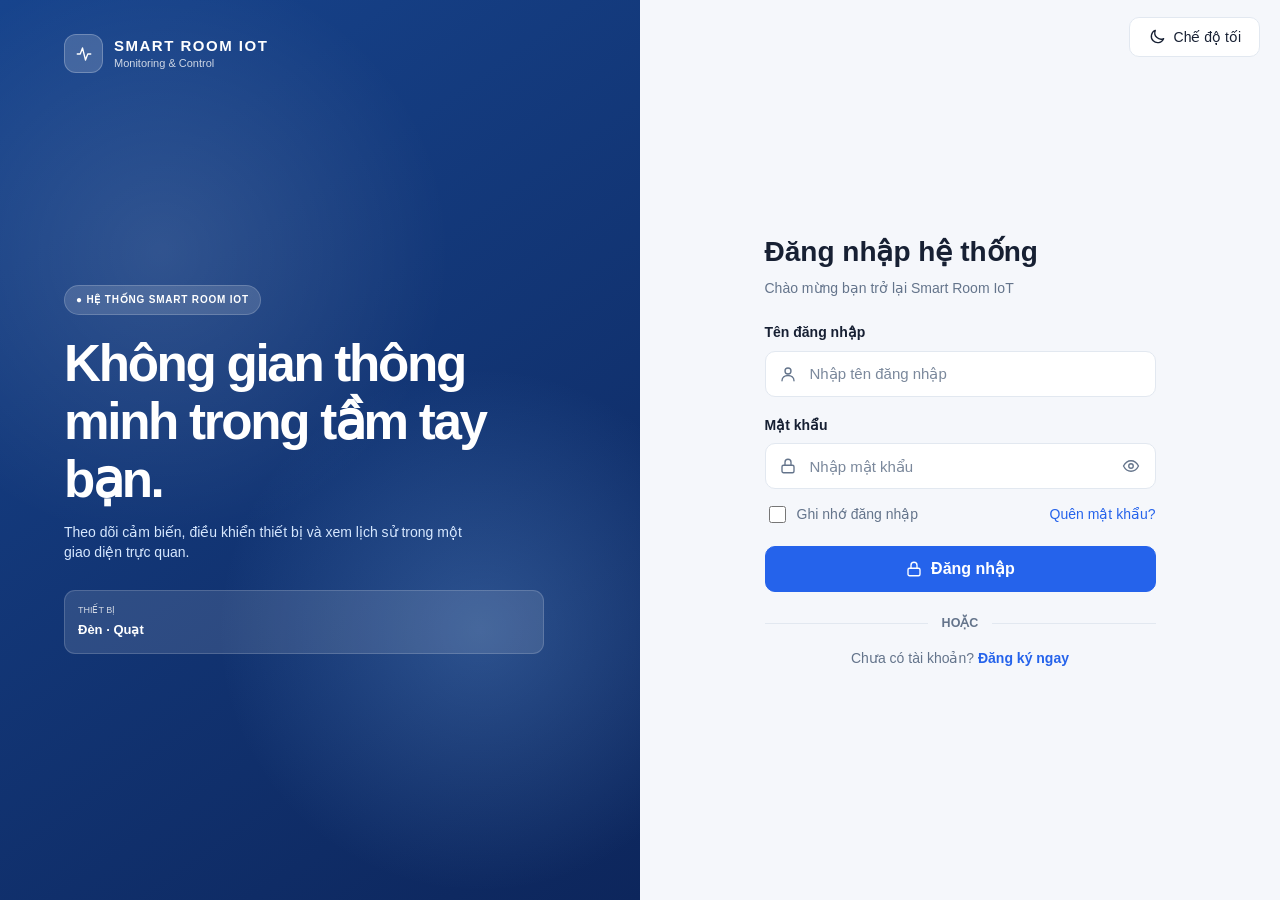
==== frontend/dashboard.html @ 0f10aea1 "feat: complete smart room IoT integration and project resources" ====
<!doctype html>
<html lang="vi">
<head>
  <meta charset="UTF-8"><meta name="viewport" content="width=device-width, initial-scale=1">
  <title>Bảng điều khiển - Smart Room IoT</title>
  <script src="js/theme.js"></script>
  <link rel="stylesheet" href="css/base.css"><link rel="stylesheet" href="css/layout.css">
  <link rel="stylesheet" href="css/dashboard.css"><link rel="stylesheet" href="css/redesign.css?v=clean1">
</head>
<body>
  <div class="shell">
    <nav class="sidebar" id="sidebar" aria-label="Điều hướng chính"></nav>
    <div class="work-area"><div id="topbar"></div>
      <main class="shell-main dashboard-main">
        <div class="section-intro"><div><span class="eyebrow">TỔNG QUAN PHÒNG THÔNG MINH</span>
          <h2>Giám sát và điều khiển</h2><p>Theo dõi số đo và điều khiển hai LED qua ESP8266.</p></div>
          <span class="demo-notice"><span class="status-dot"></span> Dữ liệu từ ESP8266</span></div>
        <section class="metric-grid" aria-label="Chỉ số cảm biến">
          <article class="card metric-card metric-temp" id="card-temp">
            <div class="metric-top"><span>NHIỆT ĐỘ</span><span class="metric-icon"><i data-icon="thermometer"></i></span></div>
            <div class="metric-value" id="v-temp">--</div>
            <div class="metric-bottom"><span id="n-temp">Chưa có dữ liệu</span><span>DHT11</span></div>
          </article>
          <article class="card metric-card metric-hum" id="card-hum">
            <div class="metric-top"><span>ĐỘ ẨM</span><span class="metric-icon"><i data-icon="droplet"></i></span></div>
            <div class="metric-value" id="v-hum">--</div>
            <div class="metric-bottom"><span id="n-hum">Chưa có dữ liệu</span><span>DHT11</span></div>
          </article>
          <article class="card metric-card metric-light" id="card-light">
            <div class="metric-top"><span>ÁNH SÁNG</span><span class="metric-icon"><i data-icon="sun"></i></span></div>
            <div class="metric-value" id="v-light">--</div>
            <div class="metric-bottom"><span id="n-light">Chưa có dữ liệu</span><span>A0</span></div>
          </article>
        </section>
        <div class="dashboard-grid">
          <section class="card device-panel">
            <div class="panel-heading"><div><span class="eyebrow">THIẾT BỊ</span><h3>Điều khiển thiết bị</h3></div></div>
            <div class="device-grid" id="devices"></div>
            <p class="panel-footnote">Trạng thái chỉ đổi khi ESP8266 xác nhận lệnh qua MQTT.</p>
          </section>
          <section class="card telemetry-panel">
            <div class="panel-heading"><div><span class="eyebrow">DỮ LIỆU</span><h3>Biểu đồ cảm biến</h3></div>
              <a class="subtle-link" href="sensor-history.html">Xem lịch sử →</a></div>
            <div class="chart-tools" aria-label="Ẩn hoặc hiện đường biểu đồ">
              <button type="button" class="chart-all active" id="show-all">Tất cả</button>
              <button type="button" class="legend-toggle" data-dataset="0" style="--c:#2563eb" aria-pressed="true">Nhiệt độ</button>
              <button type="button" class="legend-toggle" data-dataset="1" style="--c:#16a34a" aria-pressed="true">Độ ẩm</button>
              <button type="button" class="legend-toggle" data-dataset="2" style="--c:#f59e0b" aria-pressed="true">Ánh sáng</button>
            </div>
            <div class="chart-box"><canvas id="live-chart" aria-label="Biểu đồ nhiệt độ, độ ẩm và ánh sáng"></canvas></div>
          </section>
        </div>
        <section class="card dashboard-recent">
          <div class="panel-heading"><div><span class="eyebrow">GẦN ĐÂY</span><h3>Lịch sử điều khiển mới nhất</h3></div>
            <a class="subtle-link" href="action-history.html">Xem tất cả →</a></div>
          <div class="recent-list" id="recent"></div>
        </section>
      </main>
    </div>
  </div>
  <script src="lib/chart.umd.min.js"></script><script src="js/utils.js"></script>
  <script src="js/auth.js"></script><script src="js/api.js?v=live2"></script>
  <script src="js/layout.js?v=profile2"></script><script src="js/dashboard.js?v=live2"></script>
</body>
</html>
---- frontend/css/base.css ----
:root {
  --bg: #f5f7fb;
  --card: #ffffff;
  --text: #172033;
  --muted: #64748b;
  --border: #e2e8f0;
  --control: #ffffff;
  --control-hover: #f8fafc;
  --table-head: #f4f6fa;
  --device-bg: #fbfcfe;
  --readonly: #f3f6fa;
  --chart-grid: #eef1f6;
  --on-primary: #ffffff;
  --toast-bg: #172033;
  --primary: #2563eb;
  --primary-dark: #1d4ed8;
  --primary-soft: #eaf1ff;
  --success: #16a34a;
  --success-soft: #e7f8ee;
  --warn: #f59e0b;
  --danger: #dc2626;
  --danger-soft: #fdecec;
  --radius: 12px;
  --shadow: 0 1px 2px rgba(15, 23, 42, .04), 0 4px 16px rgba(15, 23, 42, .04);
  color-scheme: light;
}

:root[data-theme="dark"] {
  --bg: #0e1726;
  --card: #172235;
  --text: #edf3fb;
  --muted: #b1bfd1;
  --border: #33445a;
  --control: #1b2b40;
  --control-hover: #273a52;
  --table-head: #202f44;
  --device-bg: #1a2a3f;
  --readonly: #223249;
  --chart-grid: #35465c;
  --on-primary: #0b1930;
  --toast-bg: #e5edf8;
  --primary: #89afff;
  --primary-dark: #a6c4ff;
  --primary-soft: #22395e;
  --success: #69df9a;
  --success-soft: #173b2f;
  --warn: #f6c454;
  --danger: #ff8b8b;
  --danger-soft: #48282f;
  --shadow: 0 4px 18px rgba(0, 0, 0, .18);
  color-scheme: dark;
}

* { box-sizing: border-box; }

html, body { margin: 0; padding: 0; }

body {
  font-family: Roboto, Inter, -apple-system, BlinkMacSystemFont, "Segoe UI", Helvetica, Arial, sans-serif;
  background: var(--bg);
  color: var(--text);
  font-size: 14px;
  line-height: 1.45;
}

h1, h2, h3, p { margin: 0; }
a { color: var(--primary); text-decoration: none; }
a:hover { text-decoration: underline; }
svg.icon { width: 18px; height: 18px; flex: none; stroke: currentColor; fill: none; stroke-width: 1.8; stroke-linecap: round; stroke-linejoin: round; }

/* ---------- buttons ---------- */
.btn {
  display: inline-flex; align-items: center; justify-content: center; gap: 8px;
  height: 40px; padding: 0 18px;
  border: 1px solid var(--border); border-radius: 10px;
  background: var(--control); color: var(--text);
  font: inherit; font-weight: 500; cursor: pointer;
  transition: background .15s, border-color .15s, box-shadow .15s;
}
.btn:hover { background: var(--control-hover); text-decoration: none; }
.btn:disabled { opacity: .55; cursor: not-allowed; }
.btn-primary { background: var(--primary); border-color: var(--primary); color: var(--on-primary); }
.btn-primary:hover { background: var(--primary-dark); }
.theme-toggle { white-space: nowrap; }
.btn-block { width: 100%; height: 46px; font-size: 16px; font-weight: 600; }
.btn-outline-primary { color: var(--primary); border-color: var(--primary); }
.btn-outline-primary:hover { background: var(--primary-soft); }

/* ---------- cards ---------- */
.card {
  background: var(--card);
  border: 1px solid var(--border);
  border-radius: var(--radius);
  box-shadow: var(--shadow);
  padding: 20px 22px;
}
.card-title { font-size: 18px; font-weight: 700; }
.card-sub { color: var(--muted); font-size: 13px; margin-top: 2px; }
.card-head { display: flex; align-items: flex-start; justify-content: space-between; gap: 12px; margin-bottom: 14px; }

/* ---------- forms ---------- */
.field { margin-bottom: 18px; }
.field label { display: block; font-weight: 600; margin-bottom: 8px; }
.input-wrap { position: relative; }
.input-wrap > .icon { position: absolute; left: 14px; top: 50%; transform: translateY(-50%); color: var(--muted); pointer-events: none; }
.input-wrap > .toggle-eye { position: absolute; right: 12px; top: 50%; transform: translateY(-50%); background: none; border: 0; color: var(--muted); cursor: pointer; padding: 4px; display: flex; }
.input, .select {
  width: 100%; height: 46px;
  border: 1px solid var(--border); border-radius: 10px;
  background: var(--control); color: var(--text);
  padding: 0 14px; font: inherit; font-size: 15px;
  outline: none; transition: border-color .15s, box-shadow .15s;
}
.input-wrap .input { padding-left: 44px; }
.input-wrap.has-eye .input { padding-right: 44px; }
.input::placeholder { color: var(--muted); opacity: .85; }
.input:focus, .select:focus { border-color: var(--primary); box-shadow: 0 0 0 3px rgba(37, 99, 235, .15); }
.input.invalid { border-color: var(--danger); }
.input[readonly] { background: var(--readonly); }
.field-error { color: var(--danger); font-size: 12.5px; margin-top: 6px; min-height: 0; }
.form-error { background: var(--danger-soft); color: var(--danger); border-radius: 10px; padding: 10px 14px; margin-bottom: 16px; font-size: 13.5px; }
.form-ok { background: var(--success-soft); color: var(--success); border-radius: 10px; padding: 10px 14px; margin-bottom: 16px; font-size: 13.5px; }
.hidden { display: none !important; }

.check { display: flex; align-items: center; gap: 8px; color: var(--muted); font-size: 14px; cursor: pointer; }
.check input { width: 17px; height: 17px; accent-color: var(--primary); }

/* ---------- chips / status ---------- */
.chip { display: inline-flex; align-items: center; gap: 7px; border-radius: 999px; padding: 6px 14px; font-size: 13px; font-weight: 500; }
.chip .dot { width: 8px; height: 8px; border-radius: 50%; background: currentColor; }
.chip-ok { background: var(--success-soft); color: var(--success); }
.chip-bad { background: var(--danger-soft); color: var(--danger); }
.chip-live { background: var(--primary-soft); color: var(--primary); font-weight: 700; font-size: 12px; letter-spacing: .3px; }
.chip-live .dot { opacity: .65; }

.st-success { color: var(--success); font-weight: 500; }
.st-pending { color: var(--warn); font-weight: 500; }
.st-failed { color: var(--danger); font-weight: 500; }

/* ---------- toast ---------- */
#toast-root { position: fixed; right: 20px; bottom: 20px; display: flex; flex-direction: column; gap: 10px; z-index: 1000; }
.toast { background: var(--toast-bg); color: var(--bg); border-radius: 10px; padding: 12px 16px; box-shadow: 0 8px 24px rgba(0, 0, 0, .2); max-width: 340px; animation: slidein .2s ease; }
.toast.error { background: var(--danger); }
.toast.success { background: var(--success); }
@keyframes slidein { from { transform: translateY(10px); opacity: 0; } }

/* ---------- tables ---------- */
table.table { width: 100%; border-collapse: collapse; }
.table th { text-align: left; background: var(--table-head); color: var(--muted); font-weight: 500; font-size: 13px; padding: 11px 14px; }
.table td { padding: 12px 14px; border-bottom: 1px solid var(--border); }
.table tr:last-child td { border-bottom: 0; }
.table td.num { font-weight: 700; }
.empty { text-align: center; color: var(--muted); padding: 28px 0 !important; }

/* ---------- misc ---------- */
.page-title { font-size: 28px; font-weight: 700; }
.page-sub { color: var(--muted); margin-top: 4px; }
.banner { background: #fff7e6; color: #8a5a00; border: 1px solid #fde1a6; border-radius: 10px; padding: 10px 14px; margin-bottom: 16px; }
---- frontend/css/layout.css ----
/* Header dùng chung */
.topbar {
  display: flex; align-items: center; justify-content: space-between;
  background: var(--card); border-bottom: 1px solid var(--border);
  padding: 14px 32px;
}
.brand h1 { font-size: 22px; font-weight: 700; line-height: 1.2; }
.brand p { color: var(--muted); font-size: 13px; }
.topbar-right { display: flex; align-items: center; gap: 12px; flex-wrap: wrap; justify-content: flex-end; }
.topbar-user { font-weight: 600; color: var(--text); }
.topbar-user:hover { color: var(--primary); text-decoration: none; }

.container { max-width: 1400px; margin: 0 auto; padding: 24px 32px 40px; }
.page-head { display: flex; align-items: flex-start; justify-content: space-between; gap: 16px; margin-bottom: 20px; }

/* Layout có sidebar (Profile) */
.shell { display: flex; min-height: calc(100vh - 69px); }
.sidebar { width: 240px; flex: none; background: var(--card); border-right: 1px solid var(--border); padding: 16px 12px; }
.sidebar a {
  display: flex; align-items: center; gap: 12px;
  padding: 12px 14px; margin-bottom: 4px;
  border-radius: 10px; color: var(--text); font-weight: 500;
}
.sidebar a:hover { background: var(--control-hover); text-decoration: none; }
.sidebar a.active { background: var(--primary-soft); color: var(--primary); }
.shell-main { flex: 1; padding: 28px 32px; min-width: 0; }

@media (max-width: 900px) {
  .topbar { padding: 12px 16px; }
  .container, .shell-main { padding: 16px; }
  .shell { flex-direction: column; }
  .sidebar { width: 100%; display: flex; gap: 6px; overflow-x: auto; border-right: 0; border-bottom: 1px solid var(--border); }
  .sidebar a { white-space: nowrap; margin: 0; }
}
@media (max-width: 560px) {
  .topbar { align-items: flex-start; gap: 10px; }
  .brand p { display: none; }
  .topbar-right { gap: 6px; }
  .topbar-user, #mqtt-chip { display: none; }
  .theme-toggle { padding: 0 10px; }
  .theme-toggle span { display: none; }
}
---- frontend/css/dashboard.css ----
.stat-grid { display: grid; grid-template-columns: repeat(4, 1fr); gap: 16px; margin-bottom: 16px; }
.stat { padding: 20px 22px; }
.stat .label { color: var(--muted); font-size: 14px; }
.stat .value { font-size: 34px; font-weight: 700; margin: 6px 0 2px; letter-spacing: -.5px; }
.stat .value small { font-size: 26px; font-weight: 700; }
.stat .note { color: var(--muted); font-size: 13px; }

.dash-grid { display: grid; grid-template-columns: minmax(0, 1.9fr) minmax(0, 1fr); gap: 16px; align-items: start; }
.dash-col { display: flex; flex-direction: column; gap: 16px; }

.legend { display: flex; flex-wrap: wrap; gap: 8px 16px; margin-bottom: 8px; font-size: 13px; color: var(--muted); }
.legend-toggle { display: inline-flex; align-items: center; gap: 7px; border: 0; border-radius: 7px; background: transparent; color: inherit; font: inherit; padding: 5px 7px; cursor: pointer; }
.legend-toggle::before { content: ""; width: 9px; height: 9px; border-radius: 50%; background: var(--c); flex: none; }
.legend-toggle:hover { background: var(--primary-soft); color: var(--text); }
.legend-toggle[aria-pressed="false"] { opacity: .48; text-decoration: line-through; }
.legend-toggle[aria-pressed="false"]::before { background: transparent; border: 2px solid var(--c); }
.legend-toggle:focus-visible { outline: 2px solid var(--primary); outline-offset: 2px; }
.chart-box { position: relative; height: 270px; }

/* điều khiển thiết bị */
.device { border: 1px solid var(--border); border-radius: 12px; padding: 16px 18px; display: flex; align-items: center; justify-content: space-between; margin-bottom: 14px; background: var(--device-bg); }
.device:last-child { margin-bottom: 0; }
.device .name { font-weight: 700; font-size: 16px; }
.device .state { color: var(--muted); font-size: 13px; margin-top: 2px; }
.device .state.pending { color: var(--warn); font-weight: 500; }
.seg { display: inline-flex; border: 1px solid var(--border); border-radius: 8px; overflow: hidden; background: var(--control); }
.seg button { border: 0; background: var(--control); padding: 9px 18px; font: inherit; font-weight: 700; font-size: 13px; color: var(--muted); cursor: pointer; }
.seg button + button { border-left: 1px solid var(--border); }
.seg button.active { background: var(--primary); color: var(--on-primary); }
.seg button.waiting { background: #fff4d6; color: #8a5a00; }
.seg button:disabled { cursor: wait; opacity: .75; }

/* lịch sử gần đây */
.recent li { list-style: none; display: flex; justify-content: space-between; align-items: center; padding: 11px 0; border-bottom: 1px solid var(--border); }
.recent li:last-child { border-bottom: 0; }
.recent { margin: 0; padding: 0; }
.recent .t { font-weight: 600; }
.recent .s { color: var(--muted); font-size: 12.5px; margin-top: 2px; }
.recent .time { color: var(--muted); font-size: 13px; }

@media (max-width: 1100px) {
  .stat-grid { grid-template-columns: repeat(2, 1fr); }
  .dash-grid { grid-template-columns: 1fr; }
}
@media (max-width: 560px) { .stat-grid { grid-template-columns: 1fr; } }
---- frontend/css/redesign.css ----
/* Bố cục giao diện mới, giữ bảng màu xanh hiện có. */
:root { --sidebar-blue:#12346e; --sidebar-deep:#0d2452; --soft-blue:#eef4ff; }
:root[data-theme="dark"] { --sidebar-blue:#10254a; --sidebar-deep:#0a1733; --soft-blue:#203554; }
.shell { min-height:100vh; display:flex; align-items:stretch; }
.work-area { flex:1; min-width:0; display:flex; flex-direction:column; }
.sidebar { width:238px; min-height:100vh; position:sticky; top:0; height:100vh; display:flex; flex-direction:column;
  flex:none; padding:0; color:#fff; background:linear-gradient(165deg,var(--sidebar-blue),var(--sidebar-deep)); border:0;
  box-shadow:4px 0 22px rgba(15,35,78,.13); }
.side-brand { display:flex; align-items:center; gap:11px; min-height:76px; padding:16px 18px; border-bottom:1px solid rgba(255,255,255,.13); }
.side-logo,.auth-mark { width:39px; height:39px; display:grid; place-items:center; flex:none; border-radius:12px;
  background:rgba(255,255,255,.17); border:1px solid rgba(255,255,255,.24); }
.side-logo .icon { width:22px; height:22px; }
.side-brand strong,.side-brand small,.side-user strong,.side-user small,.side-status strong,.side-status small { display:block; }
.side-brand strong { letter-spacing:.09em; font-size:13px; }.side-brand small { opacity:.73; font-size:10px; letter-spacing:.08em; }
.side-label { padding:23px 19px 9px; font-size:10px; font-weight:800; letter-spacing:.16em; color:#afc8f3; }
.side-links { padding:0 10px; flex:1; }
.sidebar .side-links a { color:#d9e8ff; border-radius:10px; padding:12px 13px; margin:2px 0 6px;
  font-size:13px; font-weight:600; gap:11px; transition:background .18s,transform .18s; }
.sidebar .side-links a .icon { width:18px; height:18px; }
.sidebar .side-links a:hover { background:rgba(255,255,255,.12); color:#fff; transform:translateX(2px); }
.sidebar .side-links a.active { background:#fff; color:#1d4ed8; box-shadow:0 6px 18px rgba(4,21,53,.17); }
.side-bottom { padding:13px; border-top:1px solid rgba(255,255,255,.13); }
.side-status { display:flex; gap:10px; align-items:center; padding:11px; border-radius:11px; border:1px solid rgba(255,255,255,.16);
  background:rgba(255,255,255,.09); }
.status-dot { display:inline-block; width:8px; height:8px; flex:none; border-radius:50%; background:#67a4ff; box-shadow:0 0 0 4px rgba(142,184,255,.16); }
.side-status strong,.side-user strong { font-size:11px; }.side-status small,.side-user small { font-size:10px; color:#bdd3f9; }
.side-user { display:flex; align-items:center; gap:9px; padding:14px 3px 2px; min-width:0; }
.side-user > span:nth-child(2) { min-width:0; flex:1; }.side-user strong,.side-user small { overflow:hidden; text-overflow:ellipsis; white-space:nowrap; }
.side-avatar { display:grid; place-items:center; width:31px; height:31px; border-radius:50%; background:#cfe0ff; color:#174391; font-weight:800; }
.side-user button { border:0; color:#d7e7ff; background:none; padding:4px; cursor:pointer; }
.side-user button:hover { color:#fff; }
.topbar { min-height:74px; padding:13px 28px; gap:16px; box-shadow:none; }
.topbar-heading h1 { font-size:18px; letter-spacing:-.02em; }.topbar-kicker { font-size:9px; font-weight:800; color:var(--primary); letter-spacing:.16em; }
.topbar-right { gap:10px; }.topbar-right .btn { height:34px; padding:0 12px; font-size:12px; font-weight:700; }
.topbar-right .chip { font-size:11px; padding:7px 10px; }
.topbar-clock { display:inline-flex; align-items:center; gap:6px; font-size:11px; color:var(--muted); font-variant-numeric:tabular-nums;
  background:var(--table-head); padding:8px 10px; border:1px solid var(--border); border-radius:8px; }
.topbar-clock .icon { width:14px; height:14px; color:var(--primary); }
.shell-main { padding:24px 28px 32px; }
.section-intro { display:flex; justify-content:space-between; align-items:center; gap:16px; margin-bottom:20px; }
.section-intro h2 { font-size:24px; letter-spacing:-.035em; margin-top:3px; }
.section-intro p { font-size:12px; color:var(--muted); margin-top:4px; }
.eyebrow { font-size:10px; letter-spacing:.15em; font-weight:800; color:var(--primary); }
.demo-notice,.records-counter { background:var(--primary-soft); color:var(--primary); border-radius:999px; padding:7px 12px;
  white-space:nowrap; display:inline-flex; align-items:center; gap:9px; font-size:11px; font-weight:700; }
.records-counter { border-radius:8px; }
.panel-heading { display:flex; align-items:flex-start; justify-content:space-between; gap:10px; padding-bottom:14px; }
.panel-heading h3 { font-size:15px; margin-top:3px; }
.subtle-link { color:var(--primary); font-size:11px; font-weight:700; white-space:nowrap; }
.muted { color:var(--muted); font-size:12px; }
.card { border-radius:16px; box-shadow:0 2px 12px rgba(22,42,79,.045); }

/* Dashboard */
.metric-grid { display:grid; grid-template-columns:repeat(3,minmax(0,1fr)); gap:14px; margin-bottom:15px; }
.metric-card { position:relative; overflow:hidden; padding:17px 18px 14px; min-height:156px; }
.metric-card::before { content:""; position:absolute; top:0; left:0; right:0; height:3px; background:var(--metric); }
.metric-temp { --metric:#2563eb; --metric-soft:var(--primary-soft); }.metric-hum { --metric:#16a34a; --metric-soft:var(--success-soft); }
.metric-light { --metric:#f59e0b; --metric-soft:#fff6e6; }
:root[data-theme="dark"] .metric-light { --metric-soft:#3d3020; }
.metric-top { display:flex; justify-content:space-between; align-items:center; color:var(--muted); font-size:10px; font-weight:800; letter-spacing:.13em; }
.metric-icon { width:37px; height:37px; display:grid; place-items:center; border-radius:10px; background:var(--metric-soft); color:var(--metric); }
.metric-icon .icon { width:20px; height:20px; }.metric-value { font-size:30px; font-weight:800; letter-spacing:-.04em; margin:7px 0 10px; }
.metric-value small { font-size:19px; font-weight:700; }.metric-bottom { border-top:1px solid var(--border); padding-top:9px;
  display:flex; justify-content:space-between; color:var(--muted); font-size:10px; }
.metric-bottom span:first-child { color:var(--metric); font-weight:700; }
.dashboard-grid { display:grid; grid-template-columns:minmax(330px,5fr) minmax(420px,7fr); gap:15px; align-items:stretch; }
.device-panel,.telemetry-panel { min-height:390px; }.device-panel { display:flex; flex-direction:column; }
.device-grid { display:grid; grid-template-columns:repeat(2,minmax(0,1fr)); gap:10px; flex:1; align-items:stretch; }
.device-tile { display:flex; flex-direction:column; justify-content:space-between; border:1px solid var(--border); border-radius:13px; padding:14px;
  background:var(--device-bg); min-height:229px; transition:background .2s,border-color .2s; }
.device-tile.is-on { border-color:#a8c3ff; background:var(--primary-soft); }
.device-top,.device-footer { display:flex; justify-content:space-between; align-items:center; }
.device-symbol { display:grid; place-items:center; width:38px; height:38px; color:var(--muted); background:var(--table-head); border-radius:10px; }
.device-tile.is-on .device-symbol { color:#fff; background:var(--primary); box-shadow:0 6px 16px rgba(37,99,235,.25); }
.device-state { display:inline-flex; align-items:center; gap:5px; font-size:9px; font-weight:800; color:var(--muted); background:var(--table-head); border-radius:99px; padding:4px 6px; }
.device-tile.is-on .device-state { color:var(--primary); background:var(--card); }
.device-tile.is-pending .device-state { color:var(--primary); background:var(--primary-soft); }
.loading-spinner { width:10px; height:10px; border:2px solid currentColor; border-right-color:transparent; border-radius:50%; animation:device-spin .7s linear infinite; }
@keyframes device-spin { to { transform:rotate(360deg); } }
@media (prefers-reduced-motion:reduce) { .loading-spinner { animation:none; border-right-color:currentColor; } }
.device-tile h4 { font-size:15px; }.device-tile p { color:var(--muted); font-size:10px; margin-top:3px; }
.device-footer { border-top:1px solid var(--border); padding-top:11px; font-size:10px; color:var(--muted); }
.switch { width:46px; height:25px; border:0; background:#bcc7d6; border-radius:20px; padding:3px; cursor:pointer; }
.switch span { display:block; width:19px; height:19px; background:white; border-radius:50%; box-shadow:0 1px 3px #0003; transition:transform .2s; }
.switch[aria-checked="true"] { background:var(--primary); }.switch[aria-checked="true"] span { transform:translateX(21px); }
.switch:disabled { cursor:wait; opacity:.65; }
.switch:focus-visible { outline:2px solid var(--primary); outline-offset:3px; }
.panel-footnote { color:var(--muted); font-size:10px; margin-top:12px; }
.telemetry-panel { display:flex; flex-direction:column; }.chart-tools { display:flex; flex-wrap:wrap; align-items:center; gap:6px; margin-bottom:8px; }
.chart-all,.chart-tools .legend-toggle { border:1px solid var(--border); background:var(--control); color:var(--muted); font-size:11px;
  font-weight:700; padding:6px 10px; border-radius:8px; cursor:pointer; }
.chart-all.active { background:var(--primary); color:var(--on-primary); border-color:var(--primary); }
.chart-tools .legend-toggle[aria-pressed="false"] { opacity:.45; text-decoration:line-through; }
.chart-box { flex:1; height:300px; min-height:250px; position:relative; }
.dashboard-recent { margin-top:15px; }.recent-list { display:grid; grid-template-columns:repeat(3,minmax(0,1fr)); gap:10px; }
.recent-item { display:flex; align-items:center; gap:9px; border:1px solid var(--border); background:var(--device-bg); padding:10px; border-radius:10px; min-width:0; }
.recent-icon { color:var(--primary); }.recent-main { flex:1; min-width:0; }.recent-main strong,.recent-main small { display:block; overflow:hidden; text-overflow:ellipsis; white-space:nowrap; }
.recent-main strong { font-size:11px; }.recent-main small { font-size:10px; color:var(--muted); }.recent-item .status-badge { font-size:9px; }

/* Search and history tables */
.history-main { height:calc(100vh - 74px); min-height:640px; display:flex; flex-direction:column; }
.history-main .section-intro { flex:none; }.search-panel { flex:none; padding:16px; margin-bottom:15px; }
.search-grid { display:grid; grid-template-columns:minmax(240px,1fr) 170px auto auto; align-items:end; gap:10px; }
.action-search-grid { grid-template-columns:minmax(230px,1fr) 120px 120px 145px auto auto; }
.search-grid .field { margin:0; min-width:0; }.search-grid .field label { font-size:10px; color:var(--muted); letter-spacing:.04em; margin-bottom:6px; }
.search-grid .input,.search-grid .select,.search-grid .btn { height:39px; font-size:12px; }.search-grid .btn { white-space:nowrap; }
.search-grid .input-wrap .icon { width:16px; height:16px; left:12px; }.search-grid .input-wrap .input { padding-left:36px; }
.search-hint { min-height:0; color:var(--primary); font-weight:700; font-size:10px; padding-top:5px; }
.search-hint:empty { display:none; }.data-panel { padding:0; flex:1; min-height:0; display:flex; flex-direction:column; overflow:hidden; }
.data-panel > .panel-heading { padding:17px 18px 13px; align-items:center; }
.table-scroll { min-height:0; flex:1; overflow:auto; }.data-panel .table { white-space:nowrap; }
.table th { position:sticky; top:0; z-index:1; font-size:10px; font-weight:800; letter-spacing:.06em; padding:12px 15px; border-bottom:1px solid var(--border); }
.table td { font-size:12px; padding:11px 15px; }.table tr:hover td { background:var(--control-hover); }
.row-id,.date-cell { font-variant-numeric:tabular-nums; font-family:ui-monospace,SFMono-Regular,Consolas,monospace; }
.row-id { color:var(--muted); font-weight:800; }.date-cell { color:var(--muted); }
.date-time-wrap { display:inline-flex; align-items:center; gap:6px; }
.copy-time { display:inline-flex; align-items:center; justify-content:center; width:24px; height:24px; padding:3px; border:0; border-radius:6px; background:transparent; color:var(--muted); cursor:pointer; }
.copy-time .icon { width:15px; height:15px; }
.copy-time:hover { background:var(--primary-soft); color:var(--primary); }
.copy-time:focus-visible { outline:2px solid var(--primary); outline-offset:2px; }
.sensor-name { display:inline-flex; align-items:center; gap:8px; font-weight:700; }
.sensor-icon { width:25px; height:25px; display:grid; place-items:center; background:var(--table-head); border-radius:6px; color:var(--primary); }
.sensor-icon .icon { width:14px; height:14px; }.sensor-humidity { color:var(--success); }.sensor-light { color:var(--warn); }
.value-tag,.action-tag,.status-badge { display:inline-flex; align-items:center; border-radius:7px; padding:4px 7px; font-size:10px; font-weight:800; }
.value-tag { background:var(--primary-soft); color:var(--primary); font-variant-numeric:tabular-nums; }
.tag-humidity { background:var(--success-soft); color:var(--success); }.tag-light { background:var(--metric-light-bg,#fff4dd); color:var(--warn); }
:root[data-theme="dark"] .tag-light { --metric-light-bg:#3e3021; }
.action-tag { background:var(--table-head); color:var(--muted); }.tag-on { background:var(--primary-soft); color:var(--primary); }
.status-badge.st-success { background:var(--success-soft); color:var(--success); }
.status-badge.st-failed { background:var(--danger-soft); color:var(--danger); }
.status-badge.st-pending { background:var(--table-head); color:var(--warn); }
.response-time { font-weight:700; font-variant-numeric:tabular-nums; }
.data-panel .table-foot { border-top:1px solid var(--border); background:var(--table-head); padding:10px 16px; margin:0; font-size:11px; color:var(--muted); }
.data-panel .page-size { width:65px; height:32px; }.data-panel .pager button { min-width:32px; height:31px; font-size:11px; }

/* Profile */
.profile-layout { display:grid; grid-template-columns:minmax(0,1.2fr) minmax(300px,.8fr); gap:15px; }
.profile-overview { padding:0; overflow:hidden; }.profile-banner { min-height:112px; display:flex; align-items:center; gap:15px; padding:20px 22px;
  color:#fff; background:linear-gradient(120deg,#17418a,#2466bd 65%,#5297eb); }
.profile-avatar { width:64px; height:64px; border-radius:16px; border:3px solid rgba(255,255,255,.7); display:grid; place-items:center;
  background:rgba(255,255,255,.18); font-size:28px; font-weight:800; }
.profile-banner strong,.profile-banner small { display:block; }.profile-banner strong { font-size:20px; }.profile-banner small { font-size:10px; margin-top:4px; opacity:.9; letter-spacing:.08em; }
.profile-content { padding:20px 22px 22px; }.profile-grid { gap:13px; }.profile-grid .field label { font-size:11px; margin-bottom:5px; }
.profile-grid .input { height:39px; font-size:12px; }.profile-actions { margin-top:18px; }
.resources-panel { display:flex; flex-direction:column; }.resources-panel p { margin-bottom:16px; }
.resource-list { display:grid; gap:10px; }.resource-list label { display:grid; gap:5px; font-size:11px; font-weight:700; }
.resource-list .input { height:38px; font-size:11px; }.resource-actions { display:flex; flex-wrap:wrap; gap:8px; margin-top:auto; padding-top:15px; }
.resource-actions .btn { font-size:11px; height:34px; }
/* Login / register: split composition like reference, blue branding. */
.auth-page { min-height:100vh; padding:0; display:grid; grid-template-columns:minmax(360px,1fr) minmax(420px,1fr); align-items:stretch; }
.auth-hero { min-height:100vh; padding:34px clamp(25px,5vw,72px); display:flex; flex-direction:column; justify-content:flex-start; overflow:hidden;
  color:#fff; background:radial-gradient(circle at 75% 70%,rgba(132,190,255,.25),transparent 33%),
  radial-gradient(circle at 25% 28%,rgba(255,255,255,.12),transparent 36%),linear-gradient(145deg,#17448d,#0d265c); }
.auth-hero-top { display:flex; align-items:center; gap:11px; }.auth-hero-top strong,.auth-hero-top small { display:block; }
.auth-hero-top strong { letter-spacing:.1em; font-size:15px; }.auth-hero-top small { font-size:11px; opacity:.78; }
.auth-hero-copy { max-width:480px; margin:auto 0; }.hero-pill { display:inline-flex; padding:7px 11px; background:rgba(255,255,255,.15); border-radius:99px;
  border:1px solid rgba(255,255,255,.18); font-size:10px; font-weight:800; letter-spacing:.08em; }
.auth-hero-copy h2 { font-size:clamp(32px,4vw,54px); line-height:1.13; letter-spacing:-.045em; margin:20px 0 13px; }
.auth-hero-copy p { color:#d7e8ff; font-size:14px; max-width:410px; }
.hero-mini-grid { display:grid; grid-template-columns:1fr; gap:10px; margin-top:28px; }
.hero-mini-grid span { background:rgba(255,255,255,.12); border:1px solid rgba(255,255,255,.16); border-radius:11px; padding:13px; }
.hero-mini-grid small,.hero-mini-grid strong { display:block; }.hero-mini-grid small { font-size:9px; opacity:.78; }.hero-mini-grid strong { font-size:13px; margin-top:4px; }
.auth-card { align-self:center; justify-self:center; max-width:475px; padding:34px 42px; box-shadow:none; background:transparent; }
.auth-logo { display:none; }.auth-title,.auth-sub { text-align:left; }.auth-title { font-size:28px; }
.auth-sub { border:0; margin:6px 0 24px; padding:0; }.auth-page .auth-card .input { background:var(--card); }
.auth-theme-toggle { top:17px; right:20px; }
@media (max-width:1200px) { .dashboard-grid { grid-template-columns:1fr; }.action-search-grid { grid-template-columns:repeat(3,minmax(0,1fr)); }
  .action-search-grid .grow { grid-column:span 3; } }
@media (max-width:900px) { .shell { flex-direction:column; }.sidebar { position:static; min-height:0; height:auto; width:100%; padding:0; box-shadow:none; }
  .side-brand,.side-label,.side-bottom { display:none; }.side-links { display:flex; overflow-x:auto; flex:none; gap:4px; padding:6px 10px; }
  .sidebar .side-links a { white-space:nowrap; margin:0; padding:9px; }.sidebar .side-links a.active { background:rgba(255,255,255,.95); }
  .topbar { padding:11px 16px; }.shell-main { padding:20px 16px; }.history-main { height:auto; min-height:0; overflow:visible; }
  .table-scroll { max-height:60vh; min-height:280px; }.profile-layout { grid-template-columns:1fr; }
  .auth-page { grid-template-columns:1fr; }.auth-hero { min-height:190px; padding:18px 25px; }.auth-hero-copy { display:none; }
  .auth-card { padding:30px 20px; } }
@media (max-width:650px) { .topbar-clock,.topbar-right .chip { display:none; }.topbar-heading h1 { font-size:15px; }
  .section-intro { align-items:flex-start; }.section-intro h2 { font-size:21px; }
  .metric-grid { grid-template-columns:1fr; gap:9px; }.metric-card { min-height:120px; }.metric-value { margin:1px 0 4px; }
  .dashboard-grid { grid-template-columns:1fr; }.device-grid { grid-template-columns:1fr 1fr; }.device-tile { min-height:180px; }
  .recent-list { grid-template-columns:1fr; }.search-grid,.action-search-grid { grid-template-columns:1fr 1fr; }
  .search-grid .grow,.action-search-grid .grow { grid-column:1 / -1; }.search-grid .field:nth-child(2) { grid-column:1 / -1; }
  .action-search-grid .field:nth-child(2) { grid-column:auto; }.search-grid .btn { width:100%; }
  .table-foot { align-items:flex-start; }
}
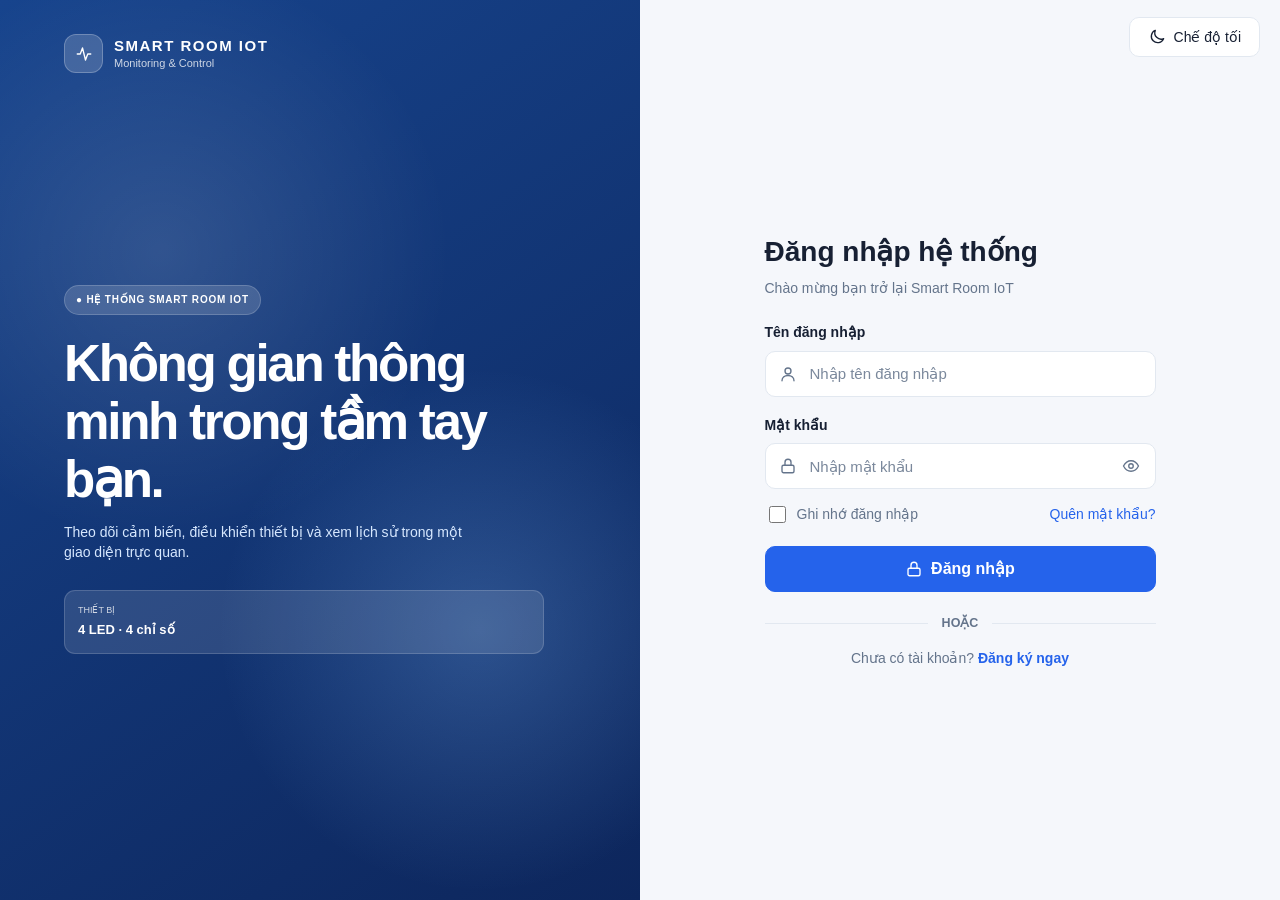
==== commit 54fcf6dc: "feat: expand dashboard to four sensors and LEDs" ====
--- a/frontend/dashboard.html
+++ b/frontend/dashboard.html
@@ -13,7 +13,7 @@
     <div class="work-area"><div id="topbar"></div>
       <main class="shell-main dashboard-main">
         <div class="section-intro"><div><span class="eyebrow">TỔNG QUAN PHÒNG THÔNG MINH</span>
-          <h2>Giám sát và điều khiển</h2><p>Theo dõi số đo và điều khiển hai LED qua ESP8266.</p></div>
+          <h2>Giám sát và điều khiển</h2><p>Bốn chỉ số môi trường và bốn LED qua ESP8266.</p></div>
           <span class="demo-notice"><span class="status-dot"></span> Dữ liệu từ ESP8266</span></div>
         <section class="metric-grid" aria-label="Chỉ số cảm biến">
           <article class="card metric-card metric-temp" id="card-temp">
@@ -31,25 +31,28 @@
             <div class="metric-value" id="v-light">--</div>
             <div class="metric-bottom"><span id="n-light">Chưa có dữ liệu</span><span>A0</span></div>
           </article>
+          <article class="card metric-card metric-random" id="card-random">
+            <div class="metric-top"><span>GIÁ TRỊ MÔ PHỎNG</span><span class="metric-icon"><i data-icon="sparkles"></i></span></div>
+            <div class="metric-value" id="v-random">--</div>
+            <div class="metric-bottom"><span id="n-random">Chưa có dữ liệu</span><span>ESP8266</span></div>
+          </article>
         </section>
-        <div class="dashboard-grid">
-          <section class="card device-panel">
-            <div class="panel-heading"><div><span class="eyebrow">THIẾT BỊ</span><h3>Điều khiển thiết bị</h3></div></div>
-            <div class="device-grid" id="devices"></div>
-            <p class="panel-footnote">Trạng thái chỉ đổi khi ESP8266 xác nhận lệnh qua MQTT.</p>
+        <div class="chart-grid">
+          <section class="card telemetry-panel">
+            <div class="panel-heading"><div><span class="eyebrow">DỮ LIỆU THỰC</span><h3>Nhiệt độ, độ ẩm và ánh sáng</h3></div>
+              <a class="subtle-link" href="sensor-history.html">Xem lịch sử →</a></div>
+            <div class="chart-box"><canvas id="climate-chart" aria-label="Biểu đồ nhiệt độ, độ ẩm và ánh sáng"></canvas></div>
           </section>
           <section class="card telemetry-panel">
-            <div class="panel-heading"><div><span class="eyebrow">DỮ LIỆU</span><h3>Biểu đồ cảm biến</h3></div>
-              <a class="subtle-link" href="sensor-history.html">Xem lịch sử →</a></div>
-            <div class="chart-tools" aria-label="Ẩn hoặc hiện đường biểu đồ">
-              <button type="button" class="chart-all active" id="show-all">Tất cả</button>
-              <button type="button" class="legend-toggle" data-dataset="0" style="--c:#2563eb" aria-pressed="true">Nhiệt độ</button>
-              <button type="button" class="legend-toggle" data-dataset="1" style="--c:#16a34a" aria-pressed="true">Độ ẩm</button>
-              <button type="button" class="legend-toggle" data-dataset="2" style="--c:#f59e0b" aria-pressed="true">Ánh sáng</button>
-            </div>
-            <div class="chart-box"><canvas id="live-chart" aria-label="Biểu đồ nhiệt độ, độ ẩm và ánh sáng"></canvas></div>
+            <div class="panel-heading"><div><span class="eyebrow">DỮ LIỆU MÔ PHỎNG</span><h3>Giá trị ngẫu nhiên</h3></div></div>
+            <div class="chart-box"><canvas id="ambient-chart" aria-label="Biểu đồ giá trị ngẫu nhiên mô phỏng"></canvas></div>
           </section>
         </div>
+        <section class="card device-panel">
+          <div class="panel-heading"><div><span class="eyebrow">THIẾT BỊ</span><h3>Điều khiển bốn LED</h3></div></div>
+          <div class="device-grid" id="devices"></div>
+          <p class="panel-footnote">Trạng thái chỉ đổi khi ESP8266 xác nhận lệnh qua MQTT.</p>
+        </section>
         <section class="card dashboard-recent">
           <div class="panel-heading"><div><span class="eyebrow">GẦN ĐÂY</span><h3>Lịch sử điều khiển mới nhất</h3></div>
             <a class="subtle-link" href="action-history.html">Xem tất cả →</a></div>
--- a/frontend/css/redesign.css
+++ b/frontend/css/redesign.css
@@ -51,23 +51,25 @@
 .card { border-radius:16px; box-shadow:0 2px 12px rgba(22,42,79,.045); }
 
 /* Dashboard */
-.metric-grid { display:grid; grid-template-columns:repeat(3,minmax(0,1fr)); gap:14px; margin-bottom:15px; }
+.metric-grid { display:grid; grid-template-columns:repeat(4,minmax(0,1fr)); gap:14px; margin-bottom:15px; }
 .metric-card { position:relative; overflow:hidden; padding:17px 18px 14px; min-height:156px; }
 .metric-card::before { content:""; position:absolute; top:0; left:0; right:0; height:3px; background:var(--metric); }
 .metric-temp { --metric:#2563eb; --metric-soft:var(--primary-soft); }.metric-hum { --metric:#16a34a; --metric-soft:var(--success-soft); }
 .metric-light { --metric:#f59e0b; --metric-soft:#fff6e6; }
+.metric-random { --metric:#8b5cf6; --metric-soft:#f2edff; }
 :root[data-theme="dark"] .metric-light { --metric-soft:#3d3020; }
+:root[data-theme="dark"] .metric-random { --metric-soft:#33264a; }
 .metric-top { display:flex; justify-content:space-between; align-items:center; color:var(--muted); font-size:10px; font-weight:800; letter-spacing:.13em; }
 .metric-icon { width:37px; height:37px; display:grid; place-items:center; border-radius:10px; background:var(--metric-soft); color:var(--metric); }
 .metric-icon .icon { width:20px; height:20px; }.metric-value { font-size:30px; font-weight:800; letter-spacing:-.04em; margin:7px 0 10px; }
 .metric-value small { font-size:19px; font-weight:700; }.metric-bottom { border-top:1px solid var(--border); padding-top:9px;
   display:flex; justify-content:space-between; color:var(--muted); font-size:10px; }
 .metric-bottom span:first-child { color:var(--metric); font-weight:700; }
-.dashboard-grid { display:grid; grid-template-columns:minmax(330px,5fr) minmax(420px,7fr); gap:15px; align-items:stretch; }
-.device-panel,.telemetry-panel { min-height:390px; }.device-panel { display:flex; flex-direction:column; }
-.device-grid { display:grid; grid-template-columns:repeat(2,minmax(0,1fr)); gap:10px; flex:1; align-items:stretch; }
+.chart-grid { display:grid; grid-template-columns:repeat(2,minmax(0,1fr)); gap:15px; align-items:stretch; }
+.telemetry-panel { min-height:330px; }.device-panel { display:flex; flex-direction:column; margin-top:15px; }
+.device-grid { display:grid; grid-template-columns:repeat(4,minmax(0,1fr)); gap:10px; flex:1; align-items:stretch; }
 .device-tile { display:flex; flex-direction:column; justify-content:space-between; border:1px solid var(--border); border-radius:13px; padding:14px;
-  background:var(--device-bg); min-height:229px; transition:background .2s,border-color .2s; }
+  background:var(--device-bg); min-height:190px; transition:background .2s,border-color .2s; }
 .device-tile.is-on { border-color:#a8c3ff; background:var(--primary-soft); }
 .device-top,.device-footer { display:flex; justify-content:space-between; align-items:center; }
 .device-symbol { display:grid; place-items:center; width:38px; height:38px; color:var(--muted); background:var(--table-head); border-radius:10px; }
@@ -120,10 +122,11 @@
 .copy-time:focus-visible { outline:2px solid var(--primary); outline-offset:2px; }
 .sensor-name { display:inline-flex; align-items:center; gap:8px; font-weight:700; }
 .sensor-icon { width:25px; height:25px; display:grid; place-items:center; background:var(--table-head); border-radius:6px; color:var(--primary); }
-.sensor-icon .icon { width:14px; height:14px; }.sensor-humidity { color:var(--success); }.sensor-light { color:var(--warn); }
+.sensor-icon .icon { width:14px; height:14px; }.sensor-humidity { color:var(--success); }.sensor-light { color:var(--warn); }.sensor-random { color:#8b5cf6; }
 .value-tag,.action-tag,.status-badge { display:inline-flex; align-items:center; border-radius:7px; padding:4px 7px; font-size:10px; font-weight:800; }
 .value-tag { background:var(--primary-soft); color:var(--primary); font-variant-numeric:tabular-nums; }
 .tag-humidity { background:var(--success-soft); color:var(--success); }.tag-light { background:var(--metric-light-bg,#fff4dd); color:var(--warn); }
+.tag-random { background:#f2edff; color:#7c3aed; }:root[data-theme="dark"] .tag-random { background:#33264a; color:#c4b5fd; }
 :root[data-theme="dark"] .tag-light { --metric-light-bg:#3e3021; }
 .action-tag { background:var(--table-head); color:var(--muted); }.tag-on { background:var(--primary-soft); color:var(--primary); }
 .status-badge.st-success { background:var(--success-soft); color:var(--success); }
@@ -145,6 +148,9 @@
 .resources-panel { display:flex; flex-direction:column; }.resources-panel p { margin-bottom:16px; }
 .resource-list { display:grid; gap:10px; }.resource-list label { display:grid; gap:5px; font-size:11px; font-weight:700; }
 .resource-list .input { height:38px; font-size:11px; }.resource-actions { display:flex; flex-wrap:wrap; gap:8px; margin-top:auto; padding-top:15px; }
+.report-download { display:flex; align-items:center; justify-content:space-between; gap:10px; padding:12px; border:1px solid var(--border); border-radius:10px; color:var(--primary); background:var(--card); font-size:12px; font-weight:700; text-decoration:none; }
+.report-download:hover { background:var(--control-hover); text-decoration:none; }.report-download:focus-visible { outline:2px solid var(--primary); outline-offset:2px; }
+.report-download strong,.report-download small { display:block; }.report-download strong { color:var(--text); }.report-download small { margin-top:3px; color:var(--muted); font-size:11px; font-weight:400; }
 .resource-actions .btn { font-size:11px; height:34px; }
 /* Login / register: split composition like reference, blue branding. */
 .auth-page { min-height:100vh; padding:0; display:grid; grid-template-columns:minmax(360px,1fr) minmax(420px,1fr); align-items:stretch; }
@@ -164,7 +170,7 @@
 .auth-logo { display:none; }.auth-title,.auth-sub { text-align:left; }.auth-title { font-size:28px; }
 .auth-sub { border:0; margin:6px 0 24px; padding:0; }.auth-page .auth-card .input { background:var(--card); }
 .auth-theme-toggle { top:17px; right:20px; }
-@media (max-width:1200px) { .dashboard-grid { grid-template-columns:1fr; }.action-search-grid { grid-template-columns:repeat(3,minmax(0,1fr)); }
+@media (max-width:1200px) { .chart-grid { grid-template-columns:1fr; }.device-grid { grid-template-columns:repeat(2,minmax(0,1fr)); }.action-search-grid { grid-template-columns:repeat(3,minmax(0,1fr)); }
   .action-search-grid .grow { grid-column:span 3; } }
 @media (max-width:900px) { .shell { flex-direction:column; }.sidebar { position:static; min-height:0; height:auto; width:100%; padding:0; box-shadow:none; }
   .side-brand,.side-label,.side-bottom { display:none; }.side-links { display:flex; overflow-x:auto; flex:none; gap:4px; padding:6px 10px; }
@@ -176,7 +182,7 @@
 @media (max-width:650px) { .topbar-clock,.topbar-right .chip { display:none; }.topbar-heading h1 { font-size:15px; }
   .section-intro { align-items:flex-start; }.section-intro h2 { font-size:21px; }
   .metric-grid { grid-template-columns:1fr; gap:9px; }.metric-card { min-height:120px; }.metric-value { margin:1px 0 4px; }
-  .dashboard-grid { grid-template-columns:1fr; }.device-grid { grid-template-columns:1fr 1fr; }.device-tile { min-height:180px; }
+  .chart-grid { grid-template-columns:1fr; }.device-grid { grid-template-columns:1fr 1fr; }.device-tile { min-height:180px; }
   .recent-list { grid-template-columns:1fr; }.search-grid,.action-search-grid { grid-template-columns:1fr 1fr; }
   .search-grid .grow,.action-search-grid .grow { grid-column:1 / -1; }.search-grid .field:nth-child(2) { grid-column:1 / -1; }
   .action-search-grid .field:nth-child(2) { grid-column:auto; }.search-grid .btn { width:100%; }
